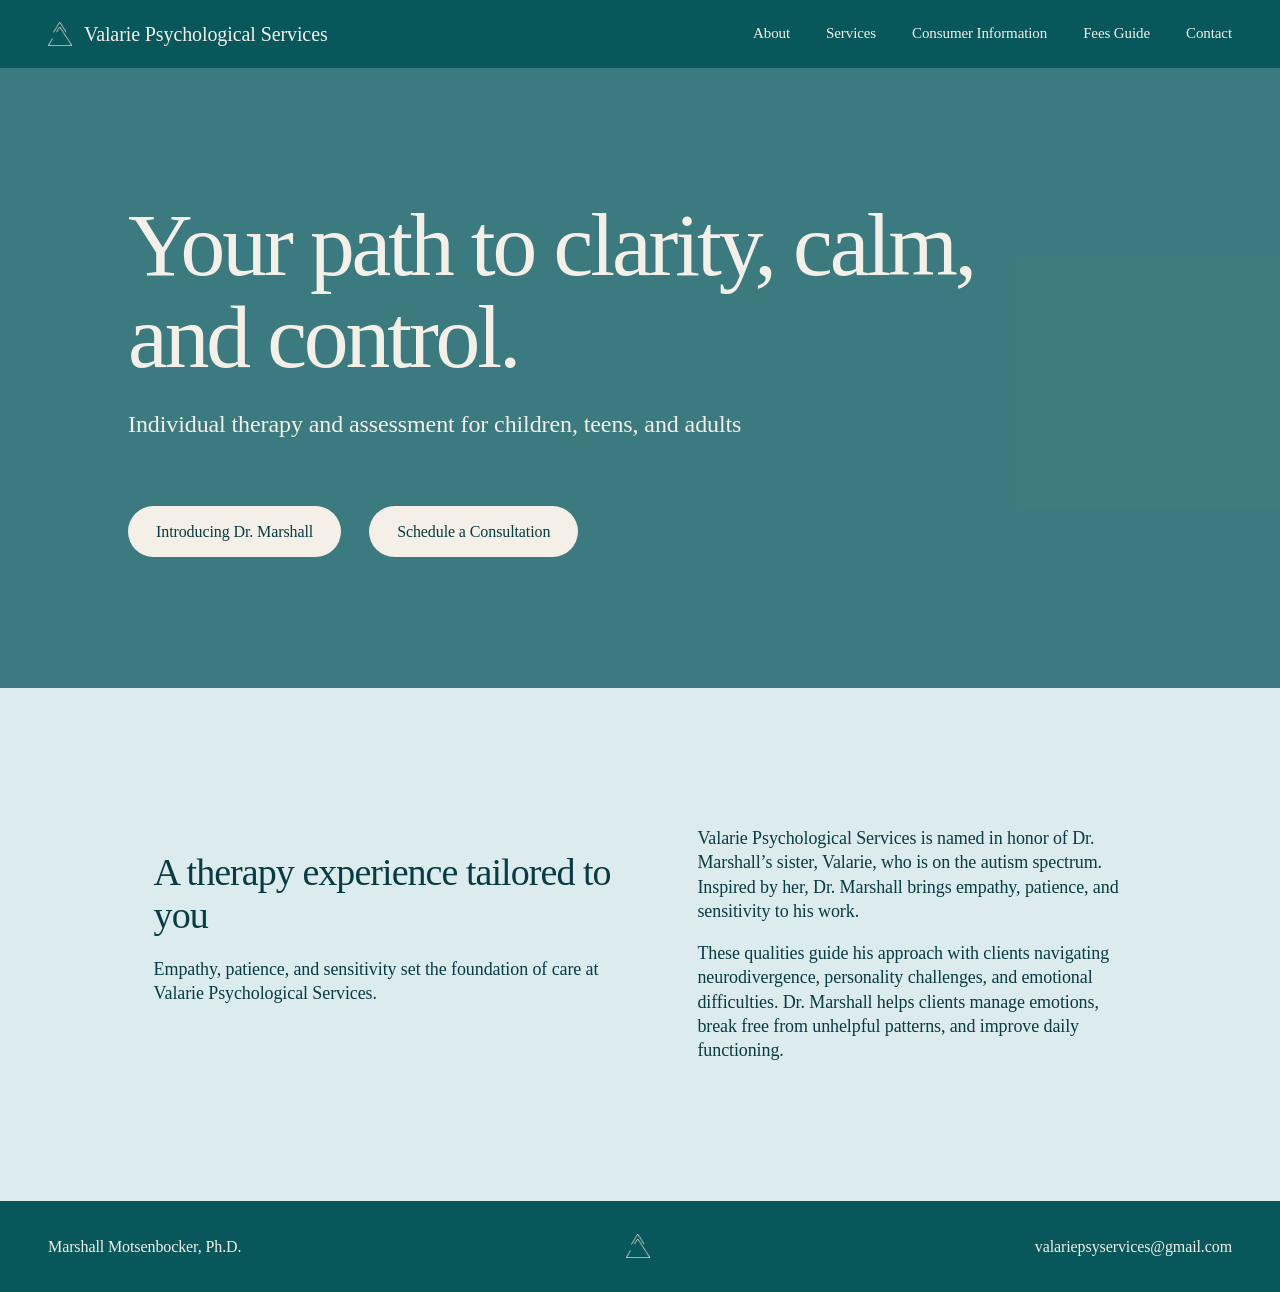
==== index.html @ 20ff5dc0 "Initial website build" ====
<!DOCTYPE html>
<html lang="en">
<head>
  <meta charset="UTF-8" />
  <meta name="viewport" content="width=device-width, initial-scale=1.0" />
  <meta
  name="description"
  content="Valarie Psychological Services provides therapy, psychological assessments, and neurodivergence evaluations for children, teens, and adults throughout Texas."
>
<meta name="theme-color" content="#0D5F63">
  <title>Valarie Psychological Services</title>
  <link
    rel="icon"
    type="image/png"
    href="assets/logo/open-delta.png" alt="Valarie Psychological Services logo">
  <link rel="stylesheet" href="css/styles.css" />
</head>

<body>
  <div id="site-header"></div>

  <main>
    <section class="hero home-hero">

<video
        autoplay
        muted
        loop
        playsinline
        class="hero-video"
    >
        <source src="assets/videos/water.mp4" type="video/mp4">
    </video>

    <div class="hero-overlay"></div>


      <div class="hero-content">
        <h1>Your path to clarity, calm, and control.</h1>
        <p>Individual therapy and assessment for children, teens, and adults</p>

        <div class="button-group">
          <a href="about.html" class="button">Introducing Dr. Marshall</a>
          <a href="contact.html" class="button">Schedule a Consultation</a>
        </div>
      </div>
    </section>

    <section class="intro-section">
      <div class="intro-grid">
        <div>
          <h2>A therapy experience tailored to you</h2>
          <p>Empathy, patience, and sensitivity set the foundation of care at Valarie Psychological Services.</p>

          <img src="" alt="" class="intro-image" />
        </div>

        <div class="intro-copy">
          <p>Valarie Psychological Services is named in honor of Dr. Marshall’s sister, Valarie, who is on the autism spectrum. Inspired by her, Dr. Marshall brings empathy, patience, and sensitivity to his work.</p>

          <p>These qualities guide his approach with clients navigating neurodivergence, personality challenges, and emotional difficulties. Dr. Marshall helps clients manage emotions, break free from unhelpful patterns, and improve daily functioning.</p>
        </div>
      </div>
    </section>
  </main>

  <div id="site-footer"></div>

  <script src="js/main.js"></script>
</body>
</html>
---- css/styles.css ----
/* GLOBAL CSS */

:root {
  --teal: #07575b;
  --deep-teal: #004f53;
  --pale-blue: #dcebed;
  --cream: #f4efe7;
  --text: #073c42;
  --border: rgba(7, 60, 66, 0.4);

  --serif: Georgia, "Times New Roman", serif;

  --display-size: clamp(4.75rem, 7vw, 6.75rem);
  --h1-size: clamp(3.75rem, 5vw, 5.25rem);
  --h2-size: clamp(2.5rem, 3.25vw, 3.5rem);
  --h3-size: clamp(1.75rem, 2vw, 2.25rem);
  --body-size: 1.25rem;
  --small-size: 0.95rem;

  --display-line: 1.03;
  --heading-line: 1.12;
  --body-line: 1.45;
  --legal-line: 1.65;

  --heading-tracking: -0.025em;
  --body-tracking: -0.005em;

}

html{
    scroll-behavior:smooth;
}

* {
  box-sizing: border-box;
}

body {
  margin: 0;
  font-family: var(--serif);
  color: var(--text);
  background: var(--pale-blue);
  /* animation: fade .9s; */
  font-family: var(--serif);
  font-size: var(--body-size);
  line-height: var(--body-line);
  letter-spacing: var(--body-tracking);
}

/* @keyframes fade {
from {
opacity:0;
}

to {
opacity:1;
}
} */

h1,
h2,
h3 {
  font-weight: 400;
  letter-spacing: var(--heading-tracking);
}

h1 {
  font-size: var(--h1-size);
  line-height: var(--heading-line);
}

h2 {
  font-size: var(--h2-size);
  line-height: var(--heading-line);
}

h3 {
  font-size: var(--h3-size);
  line-height: 1.18;
}

p,
li {
  line-height: var(--body-line);
}

.site-header {
  height: 68px;
  background: var(--teal);
  color: var(--cream);
  display: flex;
  align-items: center;
  justify-content: space-between;
  padding: 0 48px;
  /* background: rgba(7, 87, 91, 0.88);
    backdrop-filter: blur(8px);
    -webkit-backdrop-filter: blur(8px); */
}

a,
button,
input,
textarea {
  transition: all 0.25s ease;
}

a:focus-visible,
button:focus-visible,
input:focus-visible,
textarea:focus-visible {
  outline: 2px solid var(--cream);
  outline-offset: 4px;
}

.button:hover,
.contact-form button:hover {
  transform: translateY(-2px);
  box-shadow: 0 10px 24px rgba(0, 0, 0, 0.18);
}

.specialty-card,
.fee-card,
.service-slide {
  transition: transform 0.3s ease, box-shadow 0.3s ease;
}

.specialty-card:hover,
.fee-card:hover {
  transform: translateY(-4px);
  box-shadow: 0 14px 28px rgba(0, 0, 0, 0.12);
}

.contact-form input:focus,
.contact-form textarea:focus {
  outline: none;
  box-shadow: 0 0 0 2px rgba(244, 239, 231, 0.7);
}

.consumer-container a {
  color: var(--text);
  text-underline-offset: 5px;
  transition: opacity 0.25s ease;
}

.consumer-container a:hover {
  opacity: 0.65;
}

.logo,
.nav a {
  color: var(--cream);
  text-decoration: none;
}

.logo {
  display: flex;
  align-items: center;
  gap: 12px;
  color: var(--cream);
  text-decoration: none;
  font-size: 20px;
}

.logo-icon {
  width: 24px;
  height: 24px;
  object-fit: contain;
  display: block;
}

.footer-logo {
  width: 24px;
  height: 24px;
  object-fit: contain;
  display: block;
}

.nav {
  display: flex;
  gap: 36px;
  font-size: 15px;
}

.nav a {
    position: relative;
    transition: .3s;
}

.nav a::after {
    content: "";
    position: absolute;
    left: 0;
    bottom: -6px;
    width: 0;
    height: 1px;
    background: var(--cream);
    transition: .35s ease;
}

.nav a:hover::after {
    width: 100%;
}

.menu-toggle {
  display: none;
  background: none;
  border: none;
  color: var(--cream);
  font-size: 28px;
}

.container {
    width: min(1200px, 88%);
    margin: auto;
}

/* HOME PAGE CSS */

.hero {
  min-height: 520px;
  display: flex;
  align-items: center;
  padding: 0 10vw;
}

/* .home-hero {
  background: var(--deep-teal);
  color: var(--cream);
} */

.home-hero {
    position: relative;
    overflow: hidden;
    min-height: 620px;
    display: flex;
    align-items: center;
}

.home-hero::before {
    content: "";
    position: absolute;
    inset: 0;
    background: rgba(7, 87, 91, 0.55);
    z-index: 1;
}

.hero-video {
    position: absolute;
    inset: 0;
    width: 100%;
    height: 100%;
    object-fit: cover;
    object-position: center 90%;
    z-index: 0;
}

.hero-overlay {
    position: absolute;
    inset: 0;
    background: rgba(7,87,91,.45);
    z-index: 1;
}

.hero-content {
    position: relative;
    z-index: 2;
    color: var(--cream);
}

.hero-content {
  max-width: 900px;
}


.hero h1 {
  font-size: clamp(48px, 6vw, 68px);
  font-weight: 400;
  line-height: 1.05;
  margin: 0 0 24px;
}

.hero h1,
.contact-container h1 {
  font-size: var(--display-size);
  line-height: var(--display-line);
  letter-spacing: -0.035em;
}

.hero p {
  font-size: 24px;
  margin: 0 0 64px;
}

.button-group {
  display: flex;
  gap: 28px;
  flex-wrap: wrap;
}

.button {
  background: var(--cream);
  color: var(--text);
  padding: 14px 28px;
  border-radius: 999px;
  text-decoration: none;
  font-size: 16px;
  transition:
        transform .35s,
        background .35s,
        color .35s,
        box-shadow .35s;
}

.button:hover {
    transform: translateY(-2px);
    box-shadow: 0 12px 30px rgba(0,0,0,.18);
}

.intro-section {
  padding: 72px 12vw;
  background: var(--pale-blue);
}

.intro-grid {
  display: grid;
  grid-template-columns: 1.1fr 1fr;
  gap: 72px;
  align-items: center;
}

.intro-section h2 {
  font-size: 38px;
  font-weight: 400;
  margin: 0 0 20px;
}

.intro-section p {
  font-size: 18px;
  line-height: 1.35;
}

.intro-image {
  width: 100%;
  margin-top: 32px;
  border-radius: 10px;
  display: block;
}

.intro-copy {
  padding-top: 48px;
  padding-bottom: 48px;
}

/* ABOUT PAGE CSS */

.about-hero {
  min-height: calc(100vh - 68px);
  padding: 96px 12vw 96px;
  background: linear-gradient(120deg, #f6fbfb 0%, var(--pale-blue) 55%, #b7d8da 100%);
}

.about-grid {
  display: grid;
  grid-template-columns: 1fr 0.85fr;
  gap: 72px;
  align-items: start;
  max-width: 1080px;
  margin: 0 auto 48px 0;
}

.about-copy h1 {
  font-size: clamp(36px, 4vw, 41px);
  font-weight: 400;
  margin: 0 0 12px;
}

.about-copy p.subtitle {
  font-size: 22px ;
  margin-bottom: 54px;
}

.about-copy p {
  font-size: 18px;
  line-height: 1.5;
}

.portrait-image {
  width: 100%;
  border-radius: 10px;
  display: block;
  box-shadow: 0 12px 32px rgba(0, 0, 0, 0.18);
}

.experience-section {
  padding: 48px 12vw 96px;
  background: linear-gradient(120deg, #f6fbfb 0%, var(--pale-blue) 55%, #b7d8da 100%);
}

.experience-heading {
  display: flex;
  justify-content: center;
  align-items: center;
  gap: 24px;
  max-width: 1080px;
  margin: 48px auto 32px;
  text-align: center;  
  margin-bottom: 52px;
}

.section-logo {
  width: 64px;
  height: 64px;
  object-fit: contain;
}

.experience-heading h2 {
  font-size: clamp(34px, 4vw, 41px);
  font-weight: 400;
  margin: 0;
  letter-spacing: -.03em;
  line-height: 1.05;
}

.experience-grid {
  display: grid;
  grid-template-columns: 1fr 1fr;
  gap: 64px;
  max-width: 1050px;
  margin: 0 auto;
}

.experience-grid p {
  font-size: 18px;
  line-height: 1.65;
}

.about-copy p {
  margin-bottom: 40px;
  text-wrap: balance;
}

/* SERVICES PAGE CSS */

.services-hero {
  background:
        linear-gradient(
            rgba(0, 88, 92, 0.55),
            rgba(0, 88, 92, 0.55)
        ),
        url("../assets/images/services-section.png");

  /* background-size: cover; */
  background-size: 100% 100%;
  background-position: top;
  background-repeat: no-repeat;
  color: var(--cream);
  padding: 96px 10vw 96px;
}

.services-hero-content {
  max-width: 640px;
  margin-bottom: 88px;
}

.services-hero h1 {
  font-size: clamp(52px, 6vw, 68px);
  font-weight: 400;
  margin: 0 0 24px;
}

.services-hero-content p {
  font-size: 22px;
  line-height: 1.35;
}

.services-slider {
  /* max-width: 1120px; */
  margin: 0 auto;
}

.service-slide {
  display: none;
  grid-template-columns: 44% 56%;
  background: var(--cream);
  color: var(--text);
  border-radius: 10px;
  overflow: hidden;
  min-height: 260px;
  transition: .35s;
}

.service-slide:hover {
  transform: translateY(-6px);
}

.service-slide.active {
  display: grid;
}

.featured-service-copy {
  padding: 48px 64px;
  display: flex;
  flex-direction: column;
  justify-content: center;
}

.featured-service-copy h2 {
  font-size: 32px;
  font-weight: 400;
  margin: 0 0 32px;
}

.featured-service-copy p {
  font-size: 18px;
  line-height: 1.35;
  font-weight: 400;
  max-width: 420px;
}

.featured-service-image {
  width: 100%;
  height: 100%;
  min-height: 260px;
  object-fit: cover;
  display: block;
}

.carousel-dots {
  display: flex;
  justify-content: flex-end;
  gap: 14px;
  margin: 28px 0 0;
}

.dot {
  width: 12px;
  height: 12px;
  background: var(--cream);
  opacity: 0.5;
  border: none;
  border-radius: 50%;
  cursor: pointer;
  padding: 0;
}

.dot.active {
  opacity: 1;
}

.specialties-section {
  background: var(--pale-blue);
  padding: 96px 10vw 144px;
}

.specialties-intro {
  max-width: 900px;
  margin: 0 auto 72px;
  text-align: center;
}

.specialties-intro h2 {
  max-width: 780px;
  margin: 0 auto 32px;
  font-size: clamp(48px, 4vw, 64px);
  line-height: 1.05;
  text-wrap: balance;
}

.specialties-intro p {
  max-width: 900px;
  margin: 0 auto;
  text-wrap: balance;
}

.specialty-grid {
  display: grid;
  grid-template-columns: repeat(3, 1fr);
  gap: 24px;
  max-width: 1120px;
  margin: 0 auto;
}

.specialty-card {
  background: var(--cream);
  border: 1px solid var(--border);
  border-radius: 10px;
  padding: 36px;
  min-height: 200px;
  transition: .35s;
}

.specialty-card:hover {
  transform: translateY(-6px);
}

.specialty-card h3 {
  font-size: 28px;
  font-weight: 400;
  margin: 0 0 20px;
}

.specialty-card p {
  font-size: 17px;
  line-height: 1.35;
}

/* CONSUMER INFO PAGE CSS */

.consumer-page {
  background: var(--pale-blue);
  padding: 144px 0 144px;
}

.consumer-container {
  width: min(860px, 88%);
  margin: 0 auto;
}

.consumer-container h1 {
  font-size: clamp(46px, 5vw, 68px);
  font-weight: 400;
  line-height: 1.15;
  margin: 0 0 56px;
}

.consumer-container h2 {
  font-size: clamp(30px, 3vw, 38px);
  font-weight: 400;
  line-height: 1.15;
  margin: 64px 0 24px;
}

.consumer-container h3 {
  font-size: 24px;
  font-weight: 400;
  margin: 40px 0 18px;
}

.consumer-container p,
.consumer-container li {
  font-size: 18px;
  /* line-height: 1.65; */
  line-height: var(--legal-line);
}

.consumer-container p {
  margin: 0 0 28px;
}

.consumer-container ul {
  margin: 0 0 36px;
  padding-left: 32px;
}

.consumer-container a {
  color: var(--text);
  text-underline-offset: 4px;
}

.consumer-container strong {
  font-weight: 600;
}

/* FEES PAGE CSS */

.fees-page {
  min-height: calc(100vh - 68px);
  background: linear-gradient(120deg, #f6fbfb 0%, var(--pale-blue) 55%, #b7d8da 100%);
  padding: 96px 0;
}

.fees-container {
  width: min(1180px, 84%);
  margin: 0 auto;
}

.fees-container h1 {
  font-size: clamp(56px, 6vw, 68px);
  font-weight: 400;
  line-height: 1.05;
  margin: 0 0 56px;
}

.fees-intro-grid {
    display: grid;
    grid-template-columns: repeat(2, 1fr);
    gap: 32px;
    width: 99%;
    margin-bottom: 88px;
    align-items: start;
}

.fees-intro-grid p {
  font-size: 18px;
  line-height: 1.65;
  margin: 0 0 28px;
}

.fee-card-grid {
  display: grid;
  grid-template-columns: 1fr 1fr;
  gap: 24px;
}

.fee-card {
  min-height: 150px;
  background: var(--cream);
  border: 1px solid var(--border);
  border-radius: 10px;
  padding: 32px 40px;
  display: flex;
  justify-content: space-between;
  align-items: flex-start;
  transition: .35s;
}

.fee-card:hover {
  transform: translateY(-6px);
}

.fee-card h2 {
  font-size: 24px;
  font-weight: 400;
  line-height: 1.25;
  margin: 0;
}

.fee-price {
  text-align: right;
}

.fee-price p {
  font-size: 32px;
  line-height: 1;
  margin: 0 0 8px;
}

.fee-price span {
  font-size: 16px;
}

@media (max-width: 850px) {
  .fees-page {
    padding: 72px 0;
  }

  .fees-container {
    width: min(100% - 48px, 1180px);
  }

  .fees-intro-grid,
  .fee-card-grid {
    grid-template-columns: 1fr;
    gap: 28px;
  }

  .fees-intro-grid {
    margin-bottom: 56px;
  }

  .fees-intro-grid p {
    font-size: 20px;
  }

  .fee-card {
    flex-direction: column;
    gap: 24px;
  }

  .fee-price {
    text-align: left;
  }
}

/* CONTACT PAGE CSS */

.contact-page {
  position: relative;
  overflow: hidden;
  min-height: calc(100vh - 68px);
  padding: 120px 0 80px;
}

.contact-page::after {
  content: "";
  position: absolute;
  inset: 0;
  background: rgba(7, 87, 91, 0.85);
  z-index: 1;
}

.contact-video {
  position: absolute;
  inset: 0;
  width: 100%;
  height: 100%;
  object-fit: cover;
  object-position: center 37%;
  z-index: 0;
}

.contact-container {
  position: relative;
  z-index: 2;
  width: min(1180px, 84%);
  margin: 0 auto;
  color: var(--cream);
}

.contact-container h1 {
  font-size: clamp(48px, 5.5vw, 56px);
  font-weight: 400;
  line-height: 1.25;
  margin: 0 0 60px;
}

.contact-grid {
  display: grid;
  grid-template-columns: 1.4fr 0.8fr;
  gap: 96px;
  align-items: center;
}

.contact-form {
  background: var(--teal);
  color: var(--cream);
  border-radius: 10px;
  padding: 48px 72px;
  box-shadow: 0 8px 24px rgba(0, 0, 0, 0.25);
}

.contact-form h2 {
  font-size: 32px;
  letter-spacing: .5px;
  font-weight: 400;
  margin: 0 0 40px;
}

.form-row {
  display: grid;
  grid-template-columns: 1fr 1fr;
  gap: 28px;
}

.contact-form label {
  display: flex;
  flex-direction: column;
  gap: 10px;
  font-size: 18px;
  margin-bottom: 24px;
}

.contact-form input,
.contact-form textarea {
  width: 100%;
  border: none;
  border-radius: 6px;
  background: var(--cream);
  color: var(--text);
  font: inherit;
  padding: 12px 14px;
}

.contact-form input {
  height: 32px;
}

.contact-form textarea {
  min-height: 140px;
  resize: vertical;
}

.contact-form button {
  display: block;
  margin-left: auto;
  background: var(--cream);
  color: var(--text);
  border: none;
  border-radius: 6px;
  padding: 10px 28px;
  font-family: var(--serif);
  cursor: pointer;
}

.contact-details {
  color: var(--cream);
}

.contact-logo {
  width: 64px;
  height: 64px;
  object-fit: contain;
  margin-bottom: 44px;
  opacity: 0.6;
}

.contact-details h2 {
  font-size: 32px;
  font-weight: 400;
  margin: 0 0 8px;
}

.contact-details p {
  font-size: 22px;
  margin: 0 0 56px;
}

.site-footer {
  background: var(--teal);
  color: var(--cream);
  display: flex;
  justify-content: space-between;
  align-items: center;
  padding: 18px 48px;
  font-size: 16px;
}

/******* UNDER DESKTOP BREAKPOINT *******/

@media (max-width: 850px) {

/* GLOBAL CSS */

.site-header {
  padding: 0 24px;
  position: relative;
}

.menu-toggle {
  display: block;
}

.nav {
  display: none;
}

.nav.is-open {
  position: absolute;
  top: 100%;
  left: 0;
  right: 0;
  display: flex;
  flex-direction: column;
  gap: 0;
  background: var(--teal);
  padding: 20px 40px 42px;
  z-index: 999;
}

.nav.is-open a {
  padding: 18px 0;
  border-bottom: 1px solid rgba(244, 239, 231, 0.25);
  font-size: 1.2rem;
  text-align: center;
}

.nav a {
  border: 1px solid rgba(244, 239, 231, 0.25);
}

/* HOME PAGE CSS */

.hero {
  min-height: 520px;
  padding: 80px 24px;
}

.hero p {
  font-size: 21px;
  margin-bottom: 40px;
}

.intro-section {
  padding: 56px 24px;
}

.intro-grid {
  grid-template-columns: 1fr;
  gap: 32px;
}

.intro-copy {
  padding-top: 0;
}

/* ABOUT PAGE CSS */

.about-hero {
  padding: 64px 24px 32px;
}

.about-grid {
  display: flex;
  flex-direction: column;
}

.about-grid > div:nth-child(2) {
  order: 1;
}

.about-copy {
  order: 2;
}

.about-grid,
.experience-grid {
  grid-template-columns: 1fr;
  gap: 36px;
}

.experience-section {
  padding: 32px 24px 72px;
}

.experience-heading {
  align-items: flex-start;
}

.section-logo {
  width: 44px;
  height: 44px;
}

/* SERVICES PAGE CSS */

.services-hero {
  padding: 72px 24px;
}

.service-slide {
  grid-template-columns: 1fr;
}

.featured-service-copy {
  padding: 36px 32px;
}

.featured-service-image {
  min-height: 220px;
}

.specialties-section {
  padding: 64px 24px;
}

.specialty-grid {
  grid-template-columns: 1fr;
}

/* CONTACT PAGE CSS */

.contact-page {
  padding: 72px 0;
}

.contact-container {
  width: min(100% - 48px, 1180px);
}

.contact-container h1 {
  margin-bottom: 48px;
}

.contact-grid,
.form-row {
  grid-template-columns: 1fr;
  gap: 32px;
}

.contact-form {
  padding: 36px 28px;
}

.contact-details {
  text-align: left;
}

.site-footer {
  flex-direction: column;
  gap: 8px;
  text-align: center;
  padding: 24px;
}

}

/******* TABLET BREAKPOINT *******/

@media (max-width: 750px) {

/* ABOUT CSS */

.about-copy p {
  text-wrap: auto;
}

.experience-heading{
  display: flex;
  flex-direction: column;
  align-items: left;
  text-align: left;
  gap: 1.5rem;
  margin-bottom: 1.5rem;
}

.experience-logo{
  width: 48px;
  height: auto;
}

.experience-heading h2{
  width: 100%;
  max-width: none;
  /* text-wrap: balance; */
}

}

/******* LARGE MOBILE BREAKPOINT *******/

@media (max-width: 480px) {

/* GLOBAL CSS */

.site-header {
  padding: 18px 20px;
}

.logo {
  font-size: 1.15rem;
  gap: 8px;
  white-space: nowrap;
}

.logo-icon {
  width: 28px;
  height: 28px;
}

.menu-toggle {
  font-size: 2rem;
}

/* HOME PAGE CSS */

.hero {
  padding-inline: clamp(24px, 8vw, 40px);
}

.hero-content {
  max-width: 340px;
}

.hero h1 {
  font-size: 4.4rem;
  line-height: 1.10;
  margin-bottom: 36px;
}

.hero p {
  margin-bottom: 44px;
}

.button-group {
  margin-top: 0;
}

.button {
  width: 100%;
  text-align: center;
}

.intro-section h2 {
  margin: 24px 0 32px;
}

/* ABOUT PAGE CSS */

.about-hero {
  padding-inline: clamp(24px, 8vw, 40px);
}

.portrait-image {
  margin-bottom:2.5rem;
}

.about-copy h1 {
  font-size: 1.75rem;
  line-height: 1.15;
}

.about-copy p.subtitle {
  font-size: 18px;
  line-height:1.4;
  margin-bottom: 40px;
}

.about-grid, .experience-grid {
  grid-template-columns: 1fr;
  gap: 8px;
}

.experience-section {
  padding-inline: clamp(24px, 8vw, 40px);
}

.experience-heading h2 {
  line-height: 1.25;
}

/* SERVICES CSS */

.services-hero {
  padding-inline: clamp(24px, 8vw, 40px);
}

.specialties-section {
  padding-inline: clamp(24px, 8vw, 40px);
}

/* CONSUMER CSS */

.consumer-page {
  padding: 72px 0 96px;
  padding-inline: clamp(24px, 8vw, 40px);
}

/* FEES CSS */

.fees-page {
  padding-inline: clamp(24px, 8vw, 40px);
}

.fees-container h1 {
  font-size: clamp(52px, 6vw, 68px);
  margin: 0 0 42px;
}

/* CONTACT CSS */

/* .contact-page {
  padding-inline: clamp(24px, 8vw, 40px);
} */

}

/******* SMALL MOBILE BREAKPOINT *******/

@media (max-width: 400px) {

/* ABOUT PAGE CSS */

.portrait-image {
  margin-bottom:2rem;
}

.about-copy h1 {
  font-size: 1.55rem;
  line-height: 1.15;
}

.about-copy p.subtitle {
  font-size: 16px;
}

}

/******* X-SMALL MOBILE BREAKPOINT *******/

@media (max-width: 340px) {

/* GLOBAL CSS */

.logo {
  font-size: 1rem;
}

.logo-icon {
  width: 24px;
  height: 24px;
}

.site-header {
  padding-inline: 16px;
}

/* ABOUT PAGE CSS */

.about-copy h1 {
  font-size: 1.32rem;
  line-height: 1.15;
}

.about-copy p.subtitle {
  font-size: 13.5px;
}

/* CONSUMER CSS */

.consumer-container h1 {
  font-size: clamp(38px, 5vw, 68px);
  margin: 0 0 32px;
}

.consumer-container h2 {
  font-size: clamp(26px, 3vw, 38px);
}

}
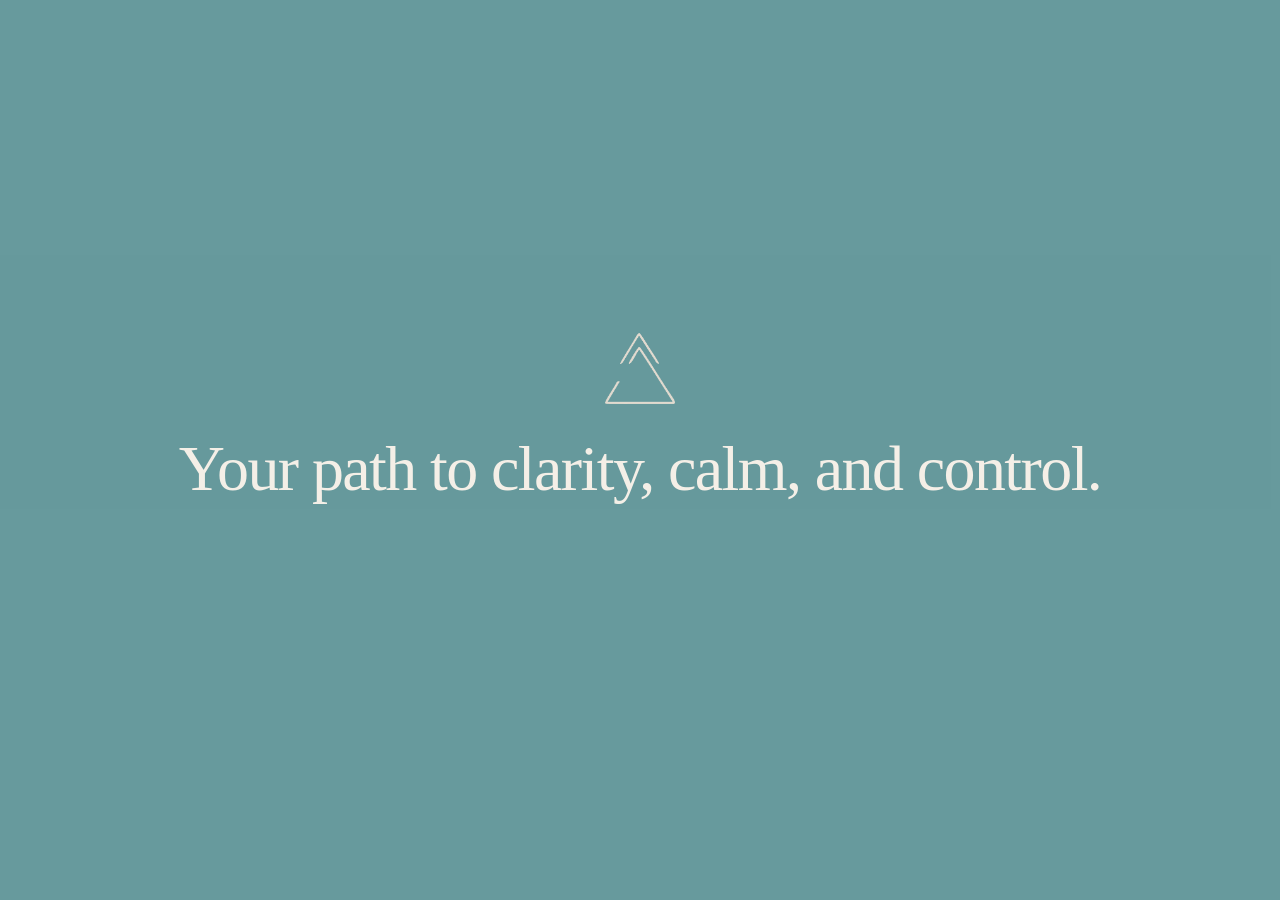
==== commit 5974c05f: "Addition of landing page" ====
--- a/index.html
+++ b/index.html
@@ -1,71 +1,80 @@
 <!DOCTYPE html>
 <html lang="en">
 <head>
-  <meta charset="UTF-8" />
-  <meta name="viewport" content="width=device-width, initial-scale=1.0" />
-  <meta
-  name="description"
-  content="Valarie Psychological Services provides therapy, psychological assessments, and neurodivergence evaluations for children, teens, and adults throughout Texas."
->
-<meta name="theme-color" content="#0D5F63">
-  <title>Valarie Psychological Services</title>
-  <link
-    rel="icon"
-    type="image/png"
-    href="assets/logo/open-delta.png" alt="Valarie Psychological Services logo">
-  <link rel="stylesheet" href="css/styles.css" />
+    <meta charset="UTF-8">
+    <meta name="viewport" content="width=device-width, initial-scale=1.0">
+
+    <title>Valarie Psychological Services</title>
+
+    <meta
+        name="description"
+        content="Evidence-based therapy and psychological assessment for children, adolescents, and adults."
+    >
+
+    <link rel="icon" href="assets/logo/open-delta.png">
+
+    <link rel="stylesheet" href="css/styles.css">
 </head>
 
-<body>
-  <div id="site-header"></div>
+<body class="landing-body">
 
-  <main>
-    <section class="hero home-hero">
+<main class="landing-page">
 
-<video
+    <!-- Background Video -->
+
+    <video
+        class="landing-video"
         autoplay
         muted
         loop
         playsinline
-        class="hero-video"
     >
-        <source src="assets/videos/water.mp4" type="video/mp4">
+        <source
+            src="assets/videos/water.mp4"
+            type="video/mp4"
+        >
     </video>
 
-    <div class="hero-overlay"></div>
+    <!-- Overlay -->
 
+    <div class="landing-overlay"></div>
 
-      <div class="hero-content">
-        <h1>Your path to clarity, calm, and control.</h1>
-        <p>Individual therapy and assessment for children, teens, and adults</p>
+    <!-- Content -->
 
-        <div class="button-group">
-          <a href="about.html" class="button">Introducing Dr. Marshall</a>
-          <a href="contact.html" class="button">Schedule a Consultation</a>
-        </div>
-      </div>
+    <section class="landing-content">
+
+        <img
+            src="assets/logo/open-delta.png"
+            alt="Valarie Psychological Services"
+            class="landing-logo"
+        >
+
+        <a href="home.html" class="landing-enter">
+            <h1>
+            Your path to
+            clarity,
+            calm,
+            and control.
+            </h1>
+        </a>
+
     </section>
 
-    <section class="intro-section">
-      <div class="intro-grid">
-        <div>
-          <h2>A therapy experience tailored to you</h2>
-          <p>Empathy, patience, and sensitivity set the foundation of care at Valarie Psychological Services.</p>
+</main>
 
-          <img src="" alt="" class="intro-image" />
-        </div>
+<!-- <script>
+  const enterLink = document.querySelector(".landing-enter");
 
-        <div class="intro-copy">
-          <p>Valarie Psychological Services is named in honor of Dr. Marshall’s sister, Valarie, who is on the autism spectrum. Inspired by her, Dr. Marshall brings empathy, patience, and sensitivity to his work.</p>
+  enterLink.addEventListener("click", function (event) {
+    event.preventDefault();
 
-          <p>These qualities guide his approach with clients navigating neurodivergence, personality challenges, and emotional difficulties. Dr. Marshall helps clients manage emotions, break free from unhelpful patterns, and improve daily functioning.</p>
-        </div>
-      </div>
-    </section>
-  </main>
+    document.body.classList.add("page-exit");
 
-  <div id="site-footer"></div>
+    setTimeout(function () {
+      window.location.href = enterLink.href;
+    }, 450);
+  });
+</script> -->
 
-  <script src="js/main.js"></script>
 </body>
 </html>
--- a/css/styles.css
+++ b/css/styles.css
@@ -45,16 +45,12 @@
   font-size: var(--body-size);
   line-height: var(--body-line);
   letter-spacing: var(--body-tracking);
-}
-
-/* @keyframes fade {
-from {
-opacity:0;
-}
-
-to {
-opacity:1;
-}
+  /* opacity: 1;
+  transition: opacity 0.45s ease; */
+}
+
+/* body.page-exit {
+  opacity: 0.15;
 } */
 
 h1,
@@ -92,9 +88,6 @@
   align-items: center;
   justify-content: space-between;
   padding: 0 48px;
-  /* background: rgba(7, 87, 91, 0.88);
-    backdrop-filter: blur(8px);
-    -webkit-backdrop-filter: blur(8px); */
 }
 
 a,
@@ -214,6 +207,101 @@
     margin: auto;
 }
 
+/* LANDING PAGE CSS */
+
+.landing-body {
+  margin: 0;
+  overflow: hidden;
+}
+
+.landing-page {
+  position: relative;
+  min-height: 100vh;
+  overflow: hidden;
+  color: var(--cream);
+}
+
+.landing-video,
+.landing-overlay {
+  position: absolute;
+  inset: 0;
+  width: 100%;
+  height: 100%;
+}
+
+.landing-video {
+  object-fit: cover;
+  object-position: center bottom;
+  z-index: 0;
+}
+
+.landing-overlay {
+  background: rgba(7, 87, 91, 0.55);
+  z-index: 1;
+}
+
+.landing-content {
+  position: relative;
+  z-index: 2;
+  min-height: 95vh;
+  /* padding: clamp(32px, 8vw, 96px); */
+  padding: 4rem 2rem;
+  display: flex;
+  flex-direction: column;
+  justify-content: center;
+  align-items: center;
+  text-align: center;
+}
+
+.landing-logo {
+    display: block;
+    width: 70px;
+    height: auto;
+    /* margin: 3.5rem auto 2rem; */
+    margin:3rem auto 1.75rem;
+    opacity: 0.95;
+    object-fit: contain;
+    /* align-self: flex-start; */
+}
+
+.landing-content h1 {
+  /* max-width: 1000px; */
+  font-size: clamp(4rem, 8vw, 2rem);
+  line-height: 1.15;
+  margin: 0 0 64px;
+}
+
+.landing-enter{
+    color: var(--cream);
+    text-decoration:none;
+    font-size: 2rem;
+    letter-spacing:.08em;
+    /* text-transform:uppercase; */
+    position:relative;
+    width:fit-content;
+}
+
+.landing-enter::after{
+    content:"";
+    position:absolute;
+    left:0;
+    bottom:-6px;
+    width:100%;
+    height:1px;
+    background:var(--cream);
+    transform:scaleX(0);
+    transform-origin:left;
+    transition:.35s ease;
+}
+
+.landing-enter:hover::after{
+    transform:scaleX(1);
+}
+
+.landing-enter:hover{
+    opacity:.8;
+}
+
 /* HOME PAGE CSS */
 
 .hero {
@@ -268,20 +356,20 @@
 }
 
 .hero-content {
-  max-width: 900px;
+  max-width: 800px;
 }
 
 
 .hero h1 {
   font-size: clamp(48px, 6vw, 68px);
   font-weight: 400;
-  line-height: 1.05;
-  margin: 0 0 24px;
+  line-height: 1.15;
+  margin: 0 0 64px;
 }
 
 .hero h1,
 .contact-container h1 {
-  font-size: var(--display-size);
+  /* font-size: var(--display-size); */
   line-height: var(--display-line);
   letter-spacing: -0.035em;
 }
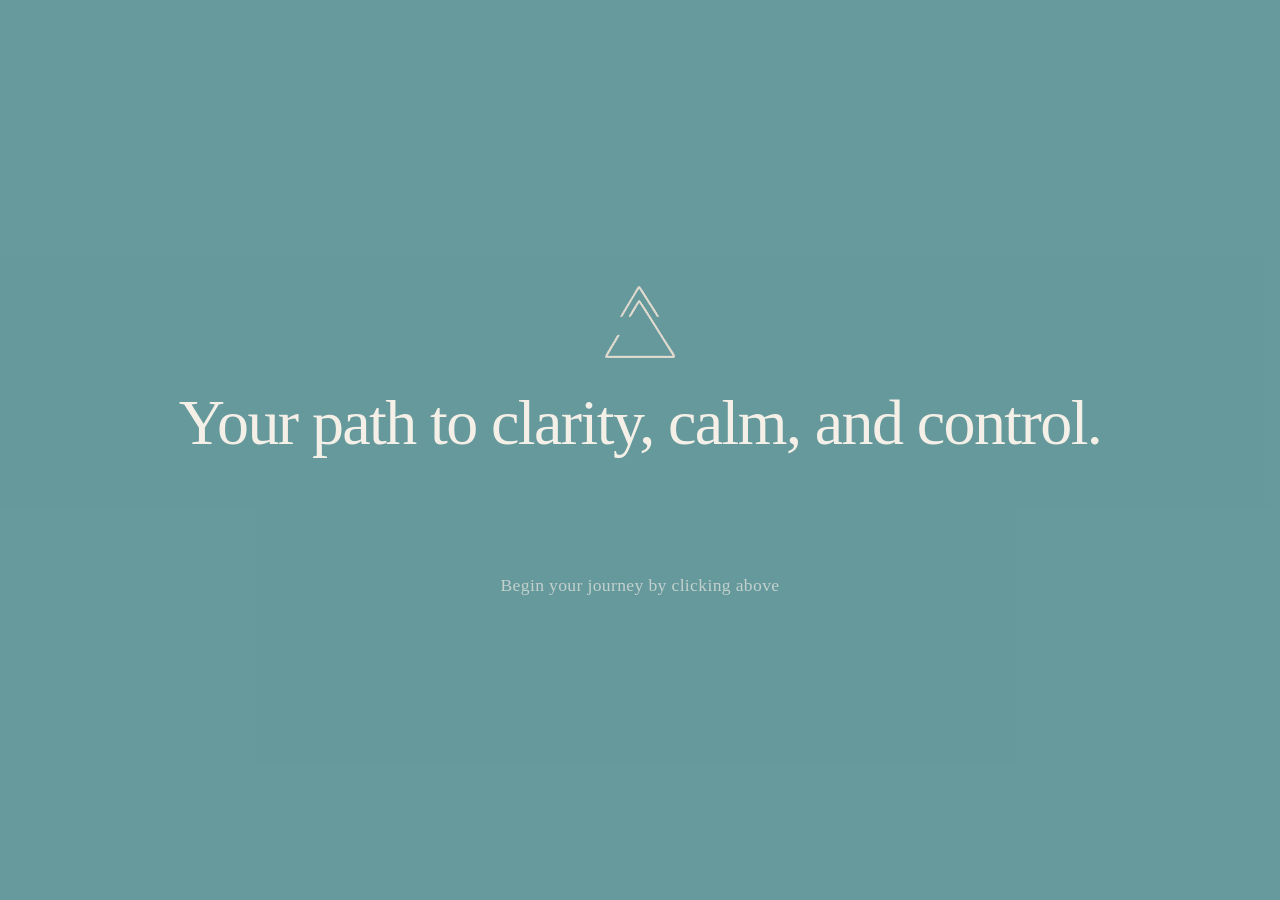
==== commit fac39464: "Push all updated changes" ====
--- a/index.html
+++ b/index.html
@@ -58,6 +58,9 @@
             </h1>
         </a>
 
+        <p href="home.html" class="landing-prompt">
+  Begin your journey by clicking above </p>
+
     </section>
 
 </main>
--- a/css/styles.css
+++ b/css/styles.css
@@ -162,8 +162,8 @@
 }
 
 .footer-logo {
-  width: 24px;
-  height: 24px;
+  width: 32px;
+  height: 32px;
   object-fit: contain;
   display: block;
 }
@@ -302,6 +302,24 @@
     opacity:.8;
 }
 
+.landing-prompt {
+  margin-top: 3rem;
+  font-size: 1.1rem;
+  line-height: 1.6;
+
+  color: var(--cream);
+  opacity: 0.65;
+
+  text-align: center;
+  letter-spacing: 0.02em;
+
+  transition: opacity 0.3s ease;
+}
+
+/* .landing-prompt:hover {
+  opacity: 0.9;
+} */
+
 /* HOME PAGE CSS */
 
 .hero {
@@ -388,10 +406,10 @@
 .button {
   background: var(--cream);
   color: var(--text);
-  padding: 14px 28px;
+  padding: 16px 40px;
   border-radius: 999px;
   text-decoration: none;
-  font-size: 16px;
+  font-size: 18px;
   transition:
         transform .35s,
         background .35s,
@@ -417,14 +435,20 @@
 }
 
 .intro-section h2 {
-  font-size: 38px;
+  font-size: 42px;
   font-weight: 400;
   margin: 0 0 20px;
 }
 
+.underline-accent {
+  text-decoration: underline;
+  text-decoration-thickness: 2px;
+  text-underline-offset: 0.15em;
+}
+
 .intro-section p {
-  font-size: 18px;
-  line-height: 1.35;
+  font-size: 20px;
+  line-height: 1.65;
 }
 
 .intro-image {
@@ -432,6 +456,7 @@
   margin-top: 32px;
   border-radius: 10px;
   display: block;
+  height: 260px;
 }
 
 .intro-copy {
@@ -573,7 +598,8 @@
   color: var(--text);
   border-radius: 10px;
   overflow: hidden;
-  min-height: 260px;
+  min-height: 300px;
+  height: 300px;
   transition: .35s;
 }
 
@@ -595,7 +621,7 @@
 .featured-service-copy h2 {
   font-size: 32px;
   font-weight: 400;
-  margin: 0 0 32px;
+  margin: 0 0 6px;
 }
 
 .featured-service-copy p {
@@ -1117,14 +1143,24 @@
 
 .service-slide {
   grid-template-columns: 1fr;
+  min-height: 550px;
 }
 
 .featured-service-copy {
   padding: 36px 32px;
 }
 
+/* .featured-service-image {
+  min-height: 220px;
+} */
+
 .featured-service-image {
-  min-height: 220px;
+  width: 100%;
+  height: 100%;
+  height: 380px;
+  min-height: 260px;
+  object-fit: cover;
+  display: block;
 }
 
 .specialties-section {
@@ -1240,7 +1276,7 @@
 }
 
 .hero h1 {
-  font-size: 4.4rem;
+  font-size: 4rem;
   line-height: 1.10;
   margin-bottom: 36px;
 }
@@ -1306,6 +1342,26 @@
   padding-inline: clamp(24px, 8vw, 40px);
 }
 
+.services-slide {
+  min-height: 600px;
+}
+
+.featured-service-image.one {
+  object-position: center center;
+}
+
+.featured-service-image.three {
+  object-position: left center;
+}
+
+.featured-service-image.four {
+  object-position: 60% 80%;
+}
+
+.featured-service-image.six {
+  object-position: 60% bottom;
+}
+
 /* CONSUMER CSS */
 
 .consumer-page {
